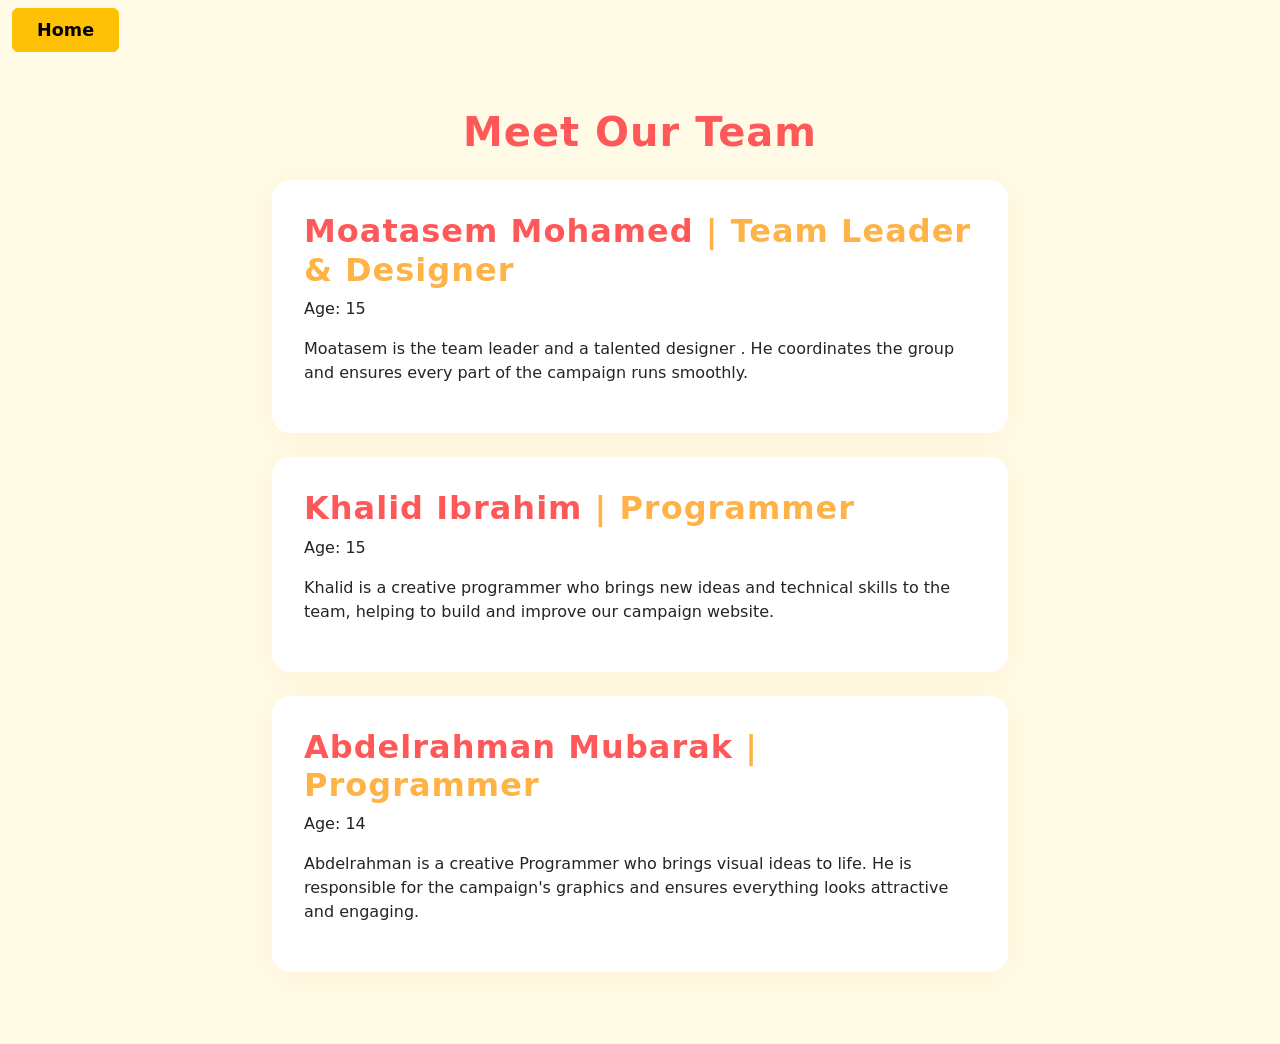
==== about_us.html @ c6dd7ed9 "Add files via upload" ====
<!DOCTYPE html>
<html lang="en">

<head>
    <meta charset="UTF-8">
    <meta name="viewport" content="width=device-width, initial-scale=1.0">
    <title>About Us</title>
    <link href="https://cdn.jsdelivr.net/npm/bootstrap@5.0.2/dist/css/bootstrap.min.css" rel="stylesheet">
    <style>
        body {
            background: #fffbe7;
        }

        .team-card {
            background: #fff;
            border-radius: 18px;
            box-shadow: 0 4px 24px #ffb34722;
            padding: 2rem;
            margin-bottom: 2rem;
        }

        h1,
        h2 {
            color: #ff5858;
            font-weight: 700;
            letter-spacing: 1px;
        }

        .role {
            color: #ffb347;
            font-weight: 600;
        }
    </style>
</head>

<body>
    <nav class="navbar navbar-expand-lg navbar-light">
        <div class="container-fluid">
            <a class="btn btn-warning fw-bold px-4 py-2" href="index.html" style="font-size:1.1rem;">Home</a>
            <button class="navbar-toggler" type="button" data-bs-toggle="collapse"
                data-bs-target="#navbarSupportedContent" aria-controls="navbarSupportedContent" aria-expanded="false"
                aria-label="Toggle navigation">
                <span class="navbar-toggler-icon"></span>
            </button>
        </div>
    </nav>

    <div class="container my-5">
        <h1 class="text-center mb-4">Meet Our Team</h1>
        <div class="row justify-content-center">
            <div class="col-md-8">
                <div class="team-card mb-4">
                    <h2>Moatasem Mohamed <span class="role">| Team Leader & Designer</span></h2>
                    <p>Age: 15</p>
                    <p>Moatasem is the team leader and a talented designer . He coordinates the group and ensures every
                        part of the campaign runs smoothly.</p>
                </div>
                <div class="team-card mb-4">
                    <h2>Khalid Ibrahim <span class="role">| Programmer</span></h2>
                    <p>Age: 15</p>
                    <p>Khalid is a creative programmer who brings new ideas and technical skills to the team, helping to
                        build and improve our campaign website.</p>
                </div>
                <div class="team-card mb-4">
                    <h2>Abdelrahman Mubarak <span class="role">| Programmer</span></h2>
                    <p>Age: 14</p>
                    <p>Abdelrahman is a creative Programmer who brings visual ideas to life. He is responsible for the
                        campaign's graphics and ensures everything looks attractive and engaging.</p>
                </div>
            </div>
        </div>
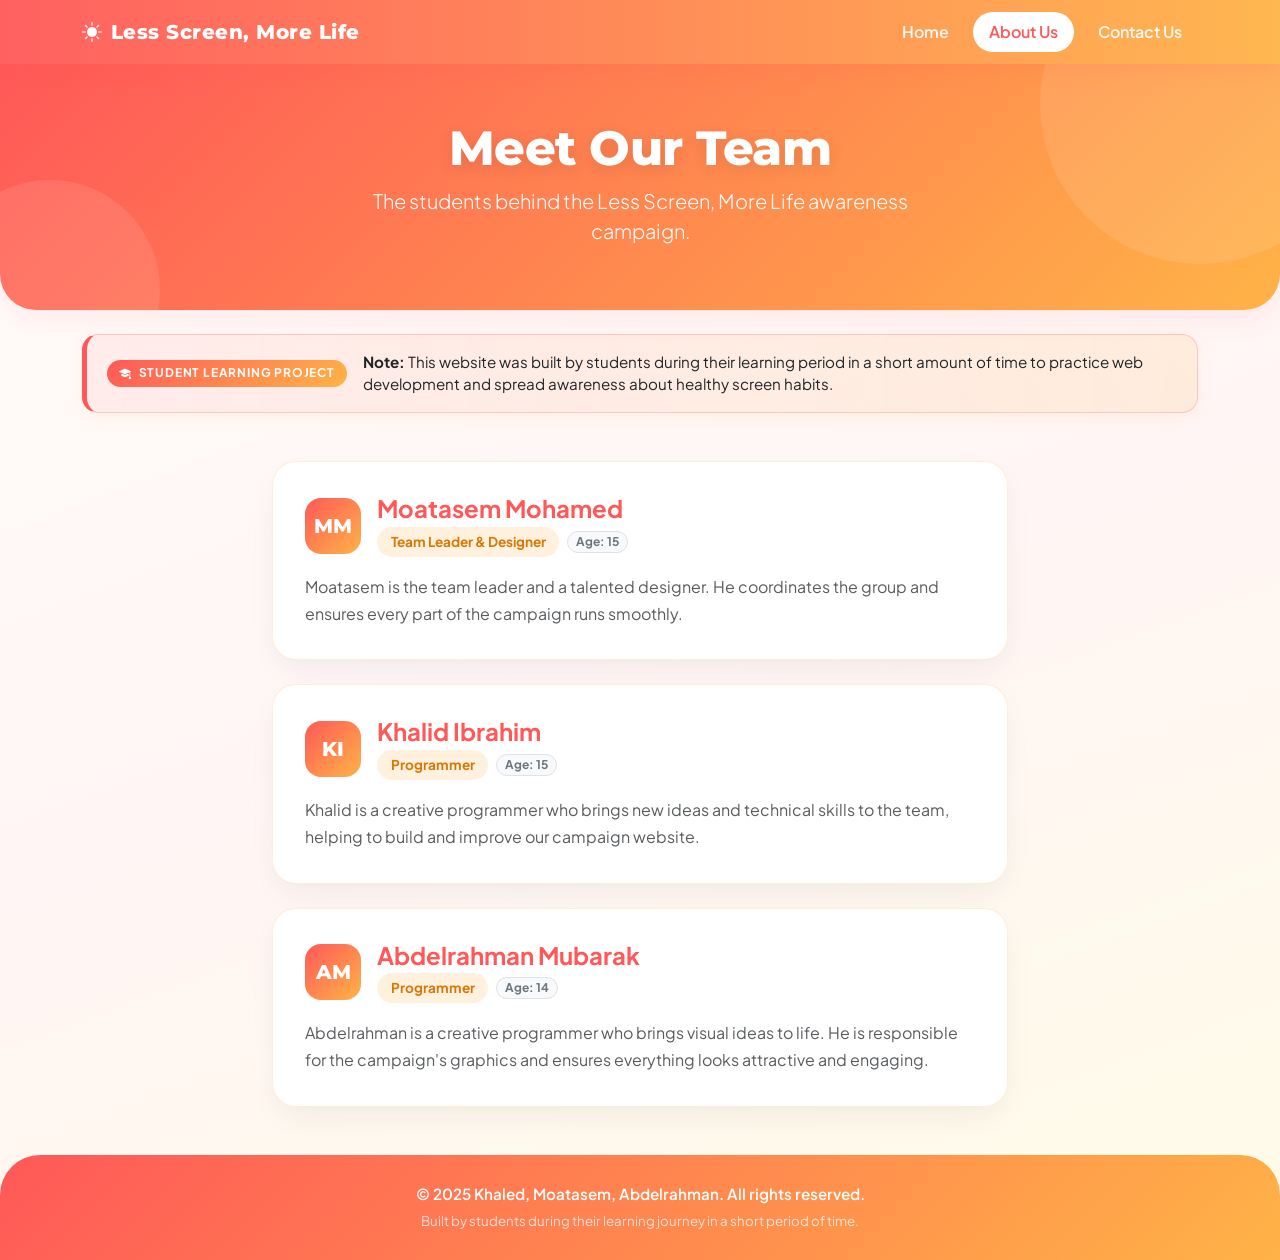
==== commit 8a68bb1a: "Add files via upload" ====
--- a/about_us.html
+++ b/about_us.html
@@ -1,71 +1,131 @@
-<!DOCTYPE html>
-<html lang="en">
-
-<head>
-    <meta charset="UTF-8">
-    <meta name="viewport" content="width=device-width, initial-scale=1.0">
-    <title>About Us</title>
-    <link href="https://cdn.jsdelivr.net/npm/bootstrap@5.0.2/dist/css/bootstrap.min.css" rel="stylesheet">
-    <style>
-        body {
-            background: #fffbe7;
-        }
-
-        .team-card {
-            background: #fff;
-            border-radius: 18px;
-            box-shadow: 0 4px 24px #ffb34722;
-            padding: 2rem;
-            margin-bottom: 2rem;
-        }
-
-        h1,
-        h2 {
-            color: #ff5858;
-            font-weight: 700;
-            letter-spacing: 1px;
-        }
-
-        .role {
-            color: #ffb347;
-            font-weight: 600;
-        }
-    </style>
-</head>
-
-<body>
-    <nav class="navbar navbar-expand-lg navbar-light">
-        <div class="container-fluid">
-            <a class="btn btn-warning fw-bold px-4 py-2" href="index.html" style="font-size:1.1rem;">Home</a>
-            <button class="navbar-toggler" type="button" data-bs-toggle="collapse"
-                data-bs-target="#navbarSupportedContent" aria-controls="navbarSupportedContent" aria-expanded="false"
-                aria-label="Toggle navigation">
-                <span class="navbar-toggler-icon"></span>
-            </button>
-        </div>
-    </nav>
-
-    <div class="container my-5">
-        <h1 class="text-center mb-4">Meet Our Team</h1>
-        <div class="row justify-content-center">
-            <div class="col-md-8">
-                <div class="team-card mb-4">
-                    <h2>Moatasem Mohamed <span class="role">| Team Leader & Designer</span></h2>
-                    <p>Age: 15</p>
-                    <p>Moatasem is the team leader and a talented designer . He coordinates the group and ensures every
-                        part of the campaign runs smoothly.</p>
-                </div>
-                <div class="team-card mb-4">
-                    <h2>Khalid Ibrahim <span class="role">| Programmer</span></h2>
-                    <p>Age: 15</p>
-                    <p>Khalid is a creative programmer who brings new ideas and technical skills to the team, helping to
-                        build and improve our campaign website.</p>
-                </div>
-                <div class="team-card mb-4">
-                    <h2>Abdelrahman Mubarak <span class="role">| Programmer</span></h2>
-                    <p>Age: 14</p>
-                    <p>Abdelrahman is a creative Programmer who brings visual ideas to life. He is responsible for the
-                        campaign's graphics and ensures everything looks attractive and engaging.</p>
-                </div>
-            </div>
-        </div>+<!DOCTYPE html>
+<html lang="en">
+
+<head>
+    <meta charset="UTF-8">
+    <meta name="viewport" content="width=device-width, initial-scale=1.0">
+    <title>About Us - Less Screen, More Life</title>
+    <link href="https://cdn.jsdelivr.net/npm/bootstrap@5.3.3/dist/css/bootstrap.min.css" rel="stylesheet"
+        integrity="sha384-QWTKZyjpPEjISv5WaRU9OFeRpok6YctnYmDr5pNlyT2bRjXh0JMhjY6hW+ALEwIH" crossorigin="anonymous">
+    <link rel="stylesheet" href="https://cdn.jsdelivr.net/npm/bootstrap-icons@1.11.3/font/bootstrap-icons.min.css">
+    <link rel="stylesheet" href="style.css">
+</head>
+
+<body>
+    <!-- Navbar -->
+    <nav class="navbar navbar-expand-lg navbar-dark sticky-top navbar-custom">
+        <div class="container">
+            <a class="navbar-brand" href="index.html">
+                <i class="bi bi-sun-fill me-2"></i>Less Screen, More Life
+            </a>
+            <button class="navbar-toggler border-0" type="button" data-bs-toggle="collapse"
+                data-bs-target="#navbarSupportedContent" aria-controls="navbarSupportedContent" aria-expanded="false"
+                aria-label="Toggle navigation">
+                <span class="navbar-toggler-icon"></span>
+            </button>
+            <div class="collapse navbar-collapse" id="navbarSupportedContent">
+                <ul class="navbar-nav ms-auto mb-2 mb-lg-0 gap-2">
+                    <li class="nav-item">
+                        <a class="nav-link" href="index.html">Home</a>
+                    </li>
+                    <li class="nav-item">
+                        <a class="nav-link active" aria-current="page" href="about_us.html">About Us</a>
+                    </li>
+                    <li class="nav-item">
+                        <a class="nav-link" href="index.html#contact_us">Contact Us</a>
+                    </li>
+                </ul>
+            </div>
+        </div>
+    </nav>
+
+    <!-- Header -->
+    <header class="hero-section text-white text-center" style="padding: 3.5rem 1rem 4rem;">
+        <div class="container position-relative" style="z-index: 1;">
+            <h1 class="display-5 hero-title mb-2">Meet Our Team</h1>
+            <p class="lead mx-auto mb-0 opacity-90" style="max-width: 580px;">
+                The students behind the Less Screen, More Life awareness campaign.
+            </p>
+        </div>
+    </header>
+
+    <!-- Clear Student Learning Notice -->
+    <section class="container mt-4">
+        <div class="student-notice d-flex flex-column flex-md-row align-items-start align-items-md-center gap-3">
+            <span class="student-notice-badge flex-shrink-0">
+                <i class="bi bi-mortarboard-fill me-1"></i> Student Learning Project
+            </span>
+            <p class="mb-0 text-dark" style="font-size: 0.95rem;">
+                <strong>Note:</strong> This website was built by students during their learning period in a short amount of time to practice web development and spread awareness about healthy screen habits.
+            </p>
+        </div>
+    </section>
+
+    <!-- Team Cards -->
+    <main class="container my-5">
+        <div class="row justify-content-center g-4">
+            <div class="col-lg-8">
+                <div class="team-card mb-4">
+                    <div class="d-flex align-items-center gap-3 mb-3">
+                        <div class="team-avatar">MM</div>
+                        <div>
+                            <h2 class="h4 fw-bold mb-1" style="color: var(--primary);">Moatasem Mohamed</h2>
+                            <div class="d-flex flex-wrap align-items-center gap-2">
+                                <span class="role-badge">Team Leader &amp; Designer</span>
+                                <span class="badge bg-light text-secondary border rounded-pill">Age: 15</span>
+                            </div>
+                        </div>
+                    </div>
+                    <p class="text-muted mb-0" style="line-height: 1.7;">
+                        Moatasem is the team leader and a talented designer. He coordinates the group and ensures every part of the campaign runs smoothly.
+                    </p>
+                </div>
+
+                <div class="team-card mb-4">
+                    <div class="d-flex align-items-center gap-3 mb-3">
+                        <div class="team-avatar">KI</div>
+                        <div>
+                            <h2 class="h4 fw-bold mb-1" style="color: var(--primary);">Khalid Ibrahim</h2>
+                            <div class="d-flex flex-wrap align-items-center gap-2">
+                                <span class="role-badge">Programmer</span>
+                                <span class="badge bg-light text-secondary border rounded-pill">Age: 15</span>
+                            </div>
+                        </div>
+                    </div>
+                    <p class="text-muted mb-0" style="line-height: 1.7;">
+                        Khalid is a creative programmer who brings new ideas and technical skills to the team, helping to build and improve our campaign website.
+                    </p>
+                </div>
+
+                <div class="team-card">
+                    <div class="d-flex align-items-center gap-3 mb-3">
+                        <div class="team-avatar">AM</div>
+                        <div>
+                            <h2 class="h4 fw-bold mb-1" style="color: var(--primary);">Abdelrahman Mubarak</h2>
+                            <div class="d-flex flex-wrap align-items-center gap-2">
+                                <span class="role-badge">Programmer</span>
+                                <span class="badge bg-light text-secondary border rounded-pill">Age: 14</span>
+                            </div>
+                        </div>
+                    </div>
+                    <p class="text-muted mb-0" style="line-height: 1.7;">
+                        Abdelrahman is a creative programmer who brings visual ideas to life. He is responsible for the campaign's graphics and ensures everything looks attractive and engaging.
+                    </p>
+                </div>
+            </div>
+        </div>
+    </main>
+
+    <!-- Footer -->
+    <footer class="footer-custom">
+        <div class="container">
+            <p class="mb-1 fw-semibold">&copy; 2025 Khaled, Moatasem, Abdelrahman. All rights reserved.</p>
+            <small class="opacity-75">Built by students during their learning journey in a short period of time.</small>
+        </div>
+    </footer>
+
+    <script src="https://cdn.jsdelivr.net/npm/bootstrap@5.3.3/dist/js/bootstrap.bundle.min.js"
+        integrity="sha384-YvpcrYf0tY3lHB60NNkmXc5s9fDVZLESaAA55NDzOxhy9GkcIdslK1eN7N6jIeHz" crossorigin="anonymous"></script>
+</body>
+
+</html>
--- a/style.css
+++ b/style.css
@@ -0,0 +1,285 @@
+@import url('https://fonts.googleapis.com/css2?family=Montserrat:wght@700;800&family=Plus+Jakarta+Sans:wght@400;500;600;700&display=swap');
+
+:root {
+    --primary: #ff5858;
+    --secondary: #ffb347;
+    --bg-cream: #fffbe7;
+    --bg-blush: #ffe3e3;
+    --text-dark: #1e293b;
+    --text-muted: #64748b;
+    --gradient-main: linear-gradient(135deg, #ff5858 0%, #ffb347 100%);
+    --shadow-soft: 0 10px 30px -5px rgba(255, 88, 88, 0.12);
+    --shadow-card: 0 12px 32px -8px rgba(30, 41, 59, 0.08);
+}
+
+html {
+    scroll-behavior: smooth;
+}
+
+body {
+    background: linear-gradient(160deg, #fffdfb 0%, #fff5f5 50%, #fffbe7 100%);
+    font-family: 'Plus Jakarta Sans', 'Segoe UI', sans-serif;
+    color: var(--text-dark);
+    min-height: 100vh;
+    display: flex;
+    flex-direction: column;
+}
+
+/* Navbar */
+.navbar-custom {
+    background: rgba(255, 88, 88, 0.92);
+    background: linear-gradient(90deg, rgba(255, 88, 88, 0.95) 0%, rgba(255, 179, 71, 0.95) 100%);
+    backdrop-filter: blur(12px);
+    -webkit-backdrop-filter: blur(12px);
+    box-shadow: 0 4px 20px rgba(255, 88, 88, 0.15);
+    padding: 0.75rem 0;
+    z-index: 1000;
+}
+
+.navbar-custom .navbar-brand {
+    font-family: 'Montserrat', sans-serif;
+    font-weight: 800;
+    color: #fff !important;
+    letter-spacing: 0.5px;
+    font-size: 1.25rem;
+}
+
+.navbar-custom .nav-link {
+    color: rgba(255, 255, 255, 0.92) !important;
+    font-weight: 600;
+    padding: 0.5rem 1rem !important;
+    border-radius: 50px;
+    transition: all 0.25s ease;
+}
+
+.navbar-custom .nav-link:hover,
+.navbar-custom .nav-link.active {
+    color: #ff5858 !important;
+    background: #fff;
+}
+
+/* Student Project Notice Banner */
+.student-notice {
+    background: linear-gradient(90deg, rgba(255, 88, 88, 0.08) 0%, rgba(255, 179, 71, 0.14) 100%);
+    border: 1px solid rgba(255, 88, 88, 0.25);
+    border-left: 5px solid var(--primary);
+    border-radius: 16px;
+    padding: 1rem 1.25rem;
+    box-shadow: 0 4px 16px rgba(255, 179, 71, 0.1);
+}
+
+.student-notice-badge {
+    background: var(--gradient-main);
+    color: #fff;
+    font-size: 0.75rem;
+    font-weight: 700;
+    text-transform: uppercase;
+    letter-spacing: 0.8px;
+    padding: 0.3rem 0.75rem;
+    border-radius: 50px;
+    display: inline-block;
+}
+
+/* Hero Section */
+.hero-section {
+    background: var(--gradient-main);
+    border-radius: 0 0 36px 36px;
+    padding: 2.5rem 1rem 3rem;
+    position: relative;
+    overflow: hidden;
+    box-shadow: var(--shadow-soft);
+}
+
+.hero-section::before,
+.hero-section::after {
+    content: '';
+    position: absolute;
+    border-radius: 50%;
+    background: rgba(255, 255, 255, 0.1);
+    pointer-events: none;
+}
+
+.hero-section::before {
+    width: 320px;
+    height: 320px;
+    top: -120px;
+    right: -80px;
+}
+
+.hero-section::after {
+    width: 220px;
+    height: 220px;
+    bottom: -90px;
+    left: -60px;
+}
+
+.hero-title {
+    font-family: 'Montserrat', sans-serif;
+    font-weight: 800;
+    letter-spacing: -0.5px;
+    text-shadow: 0 4px 16px rgba(0, 0, 0, 0.1);
+}
+
+.btn-hero {
+    background: #fff;
+    color: var(--primary);
+    font-weight: 700;
+    padding: 0.6rem 1.6rem;
+    font-size: 0.95rem;
+    border-radius: 50px;
+    border: none;
+    box-shadow: 0 6px 16px rgba(0, 0, 0, 0.12);
+    transition: transform 0.25s ease, box-shadow 0.25s ease;
+}
+
+.btn-hero:hover {
+    transform: translateY(-2px);
+    box-shadow: 0 12px 24px rgba(0, 0, 0, 0.18);
+    color: #e04343;
+    background: #fff;
+}
+
+/* Section Headings */
+.section-title {
+    font-family: 'Montserrat', sans-serif;
+    font-weight: 800;
+    color: var(--primary);
+    letter-spacing: -0.3px;
+}
+
+/* Poster & About Card */
+.poster-frame {
+    border-radius: 24px;
+    padding: 8px;
+    background: var(--gradient-main);
+    box-shadow: var(--shadow-soft);
+    transition: transform 0.3s ease;
+}
+
+.poster-frame:hover {
+    transform: translateY(-4px);
+}
+
+.poster-frame img {
+    border-radius: 18px;
+    display: block;
+    width: 100%;
+}
+
+/* Feature Cards */
+.feature-card {
+    background: #fff;
+    border: 1px solid rgba(255, 179, 71, 0.2);
+    border-radius: 18px;
+    padding: 1.5rem 1.25rem;
+    height: 100%;
+    box-shadow: var(--shadow-card);
+    transition: transform 0.3s ease, box-shadow 0.3s ease;
+}
+
+.feature-card:hover {
+    transform: translateY(-4px);
+    box-shadow: 0 16px 28px -10px rgba(255, 88, 88, 0.16);
+}
+
+.feature-icon-wrap {
+    width: 56px;
+    height: 56px;
+    border-radius: 14px;
+    background: linear-gradient(135deg, rgba(255, 88, 88, 0.1) 0%, rgba(255, 179, 71, 0.18) 100%);
+    display: inline-flex;
+    align-items: center;
+    justify-content: center;
+    margin-bottom: 0.85rem;
+}
+
+/* Contact Form */
+.contact-card {
+    background: #fff;
+    border: 1px solid rgba(255, 179, 71, 0.25);
+    border-radius: 22px;
+    padding: 1.75rem;
+    box-shadow: var(--shadow-card);
+}
+
+.form-control-modern {
+    border-radius: 14px;
+    border: 1.5px solid #e2e8f0;
+    padding: 0.75rem 1rem;
+    background: #f8fafc;
+    transition: border-color 0.2s ease, box-shadow 0.2s ease, background 0.2s ease;
+}
+
+.form-control-modern:focus {
+    background: #fff;
+    border-color: var(--primary);
+    box-shadow: 0 0 0 4px rgba(255, 88, 88, 0.12);
+}
+
+.btn-gradient {
+    background: var(--gradient-main);
+    color: #fff;
+    border: none;
+    border-radius: 50px;
+    padding: 0.85rem 2rem;
+    font-weight: 700;
+    letter-spacing: 0.3px;
+    box-shadow: 0 8px 20px rgba(255, 88, 88, 0.25);
+    transition: transform 0.2s ease, box-shadow 0.2s ease;
+}
+
+.btn-gradient:hover {
+    color: #fff;
+    transform: translateY(-2px);
+    box-shadow: 0 12px 24px rgba(255, 88, 88, 0.35);
+}
+
+/* Team Cards (About Us) */
+.team-card {
+    background: #fff;
+    border: 1px solid rgba(255, 179, 71, 0.22);
+    border-radius: 24px;
+    padding: 2rem;
+    box-shadow: var(--shadow-card);
+    transition: transform 0.25s ease, box-shadow 0.25s ease;
+}
+
+.team-card:hover {
+    transform: translateY(-4px);
+    box-shadow: 0 16px 32px -8px rgba(255, 88, 88, 0.14);
+}
+
+.team-avatar {
+    width: 56px;
+    height: 56px;
+    border-radius: 16px;
+    background: var(--gradient-main);
+    color: #fff;
+    font-family: 'Montserrat', sans-serif;
+    font-weight: 800;
+    font-size: 1.25rem;
+    display: flex;
+    align-items: center;
+    justify-content: center;
+    flex-shrink: 0;
+}
+
+.role-badge {
+    background: rgba(255, 179, 71, 0.18);
+    color: #d97706;
+    font-weight: 700;
+    font-size: 0.85rem;
+    padding: 0.3rem 0.85rem;
+    border-radius: 50px;
+}
+
+/* Footer */
+.footer-custom {
+    background: var(--gradient-main);
+    color: #fff;
+    text-align: center;
+    padding: 1.75rem 1rem;
+    border-radius: 40px 40px 0 0;
+    margin-top: auto;
+    font-size: 0.95rem;
+}
